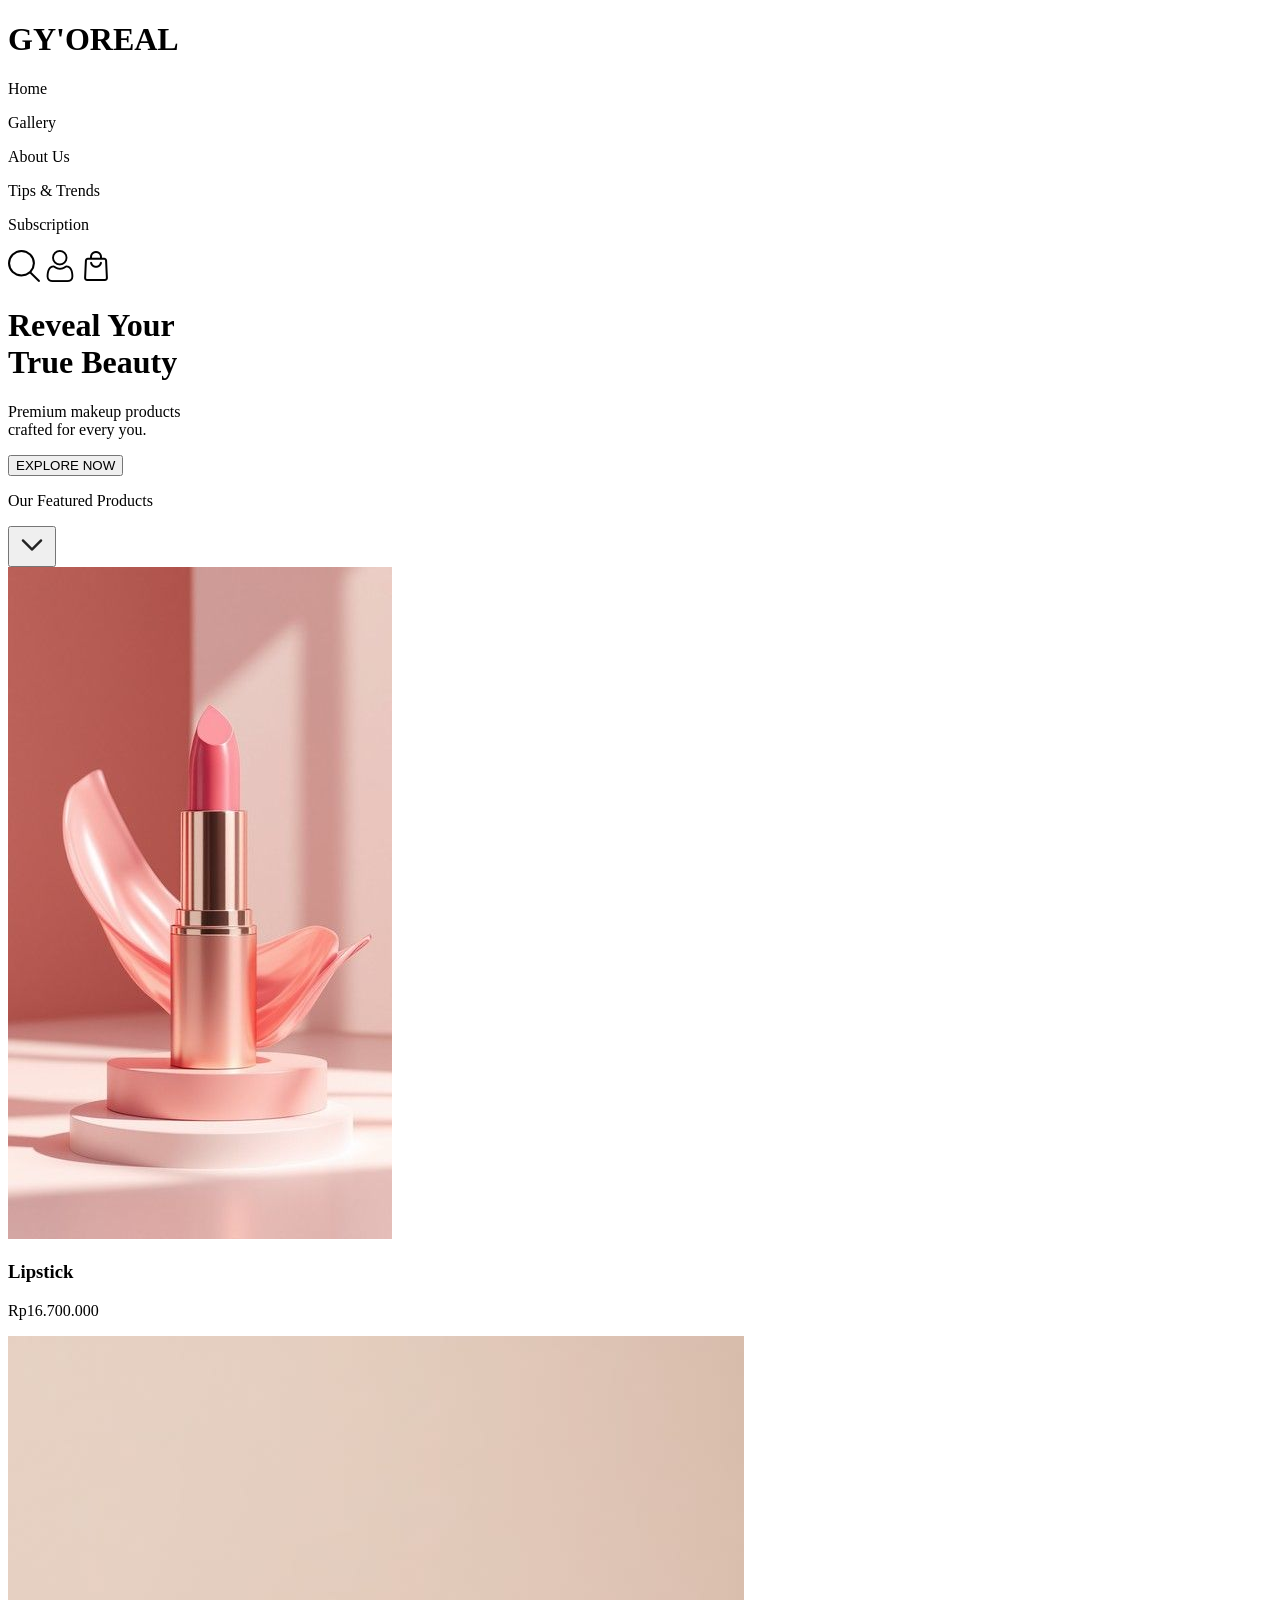
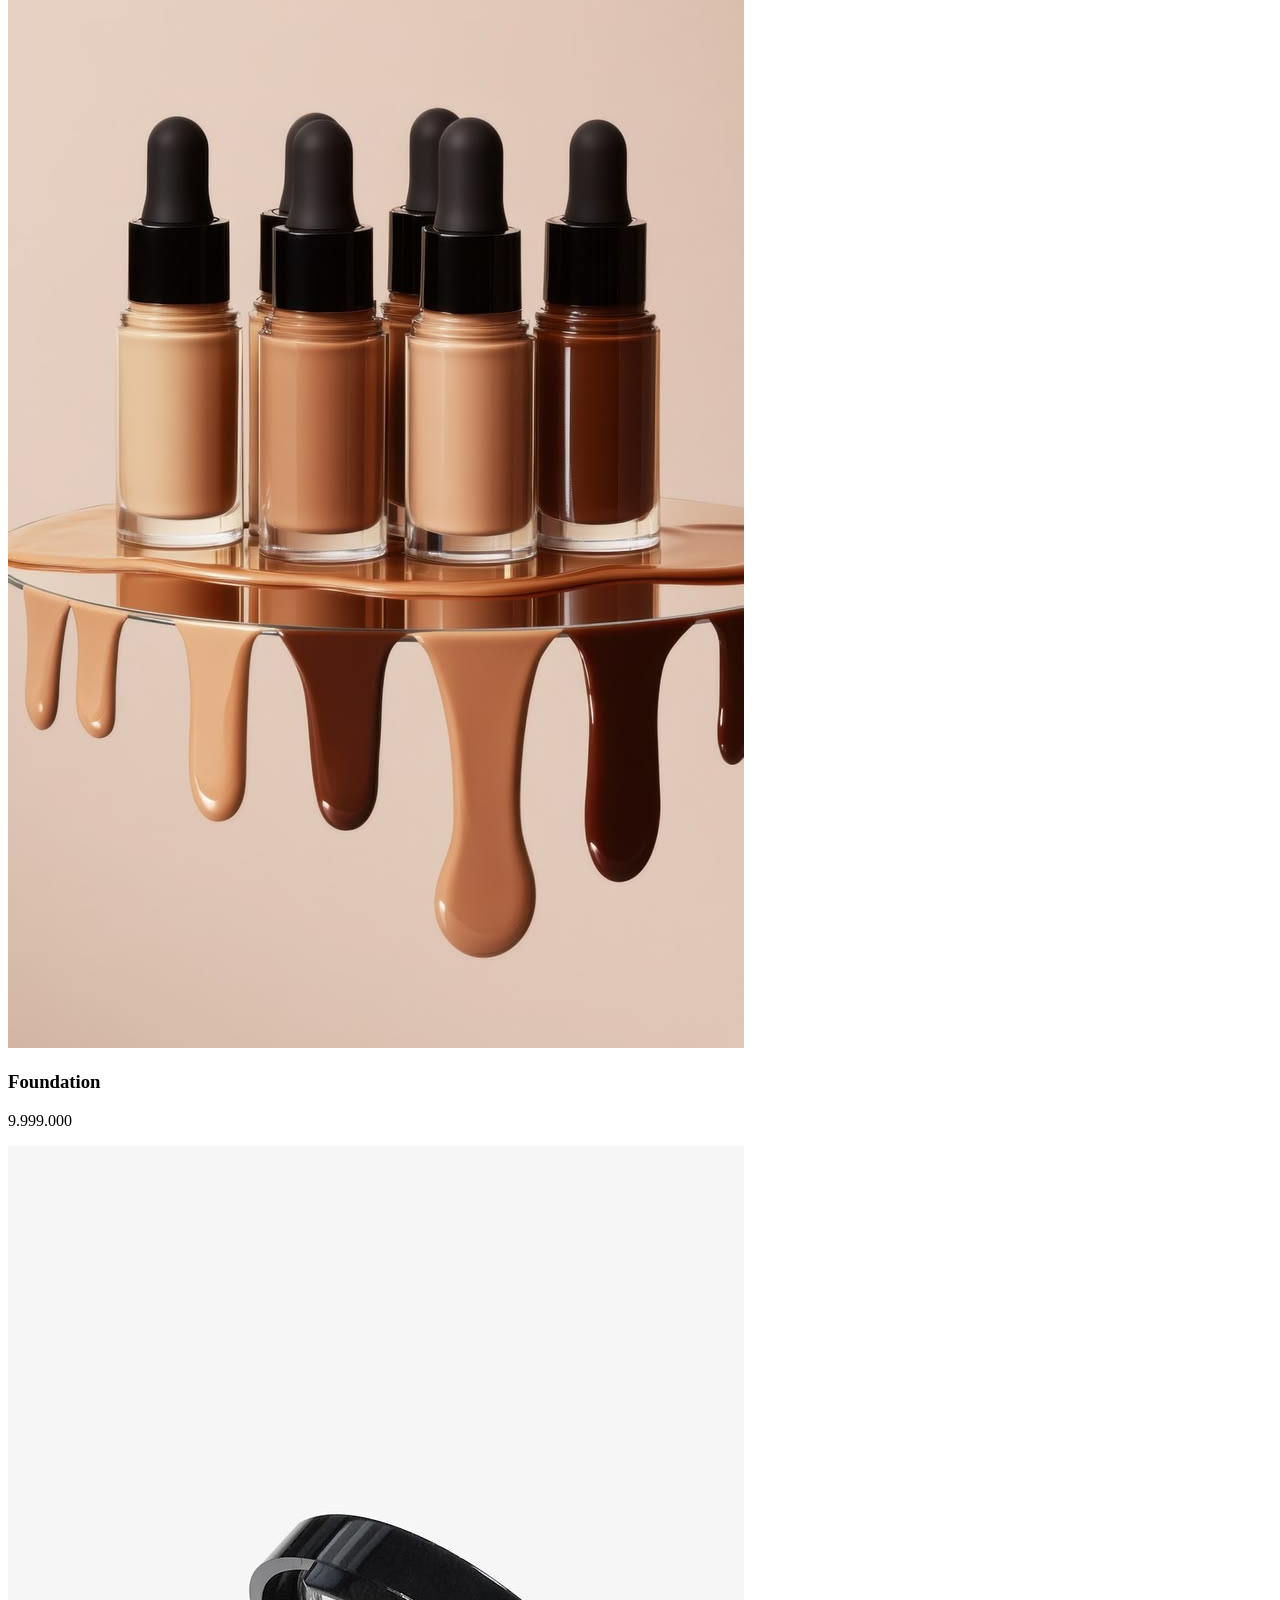
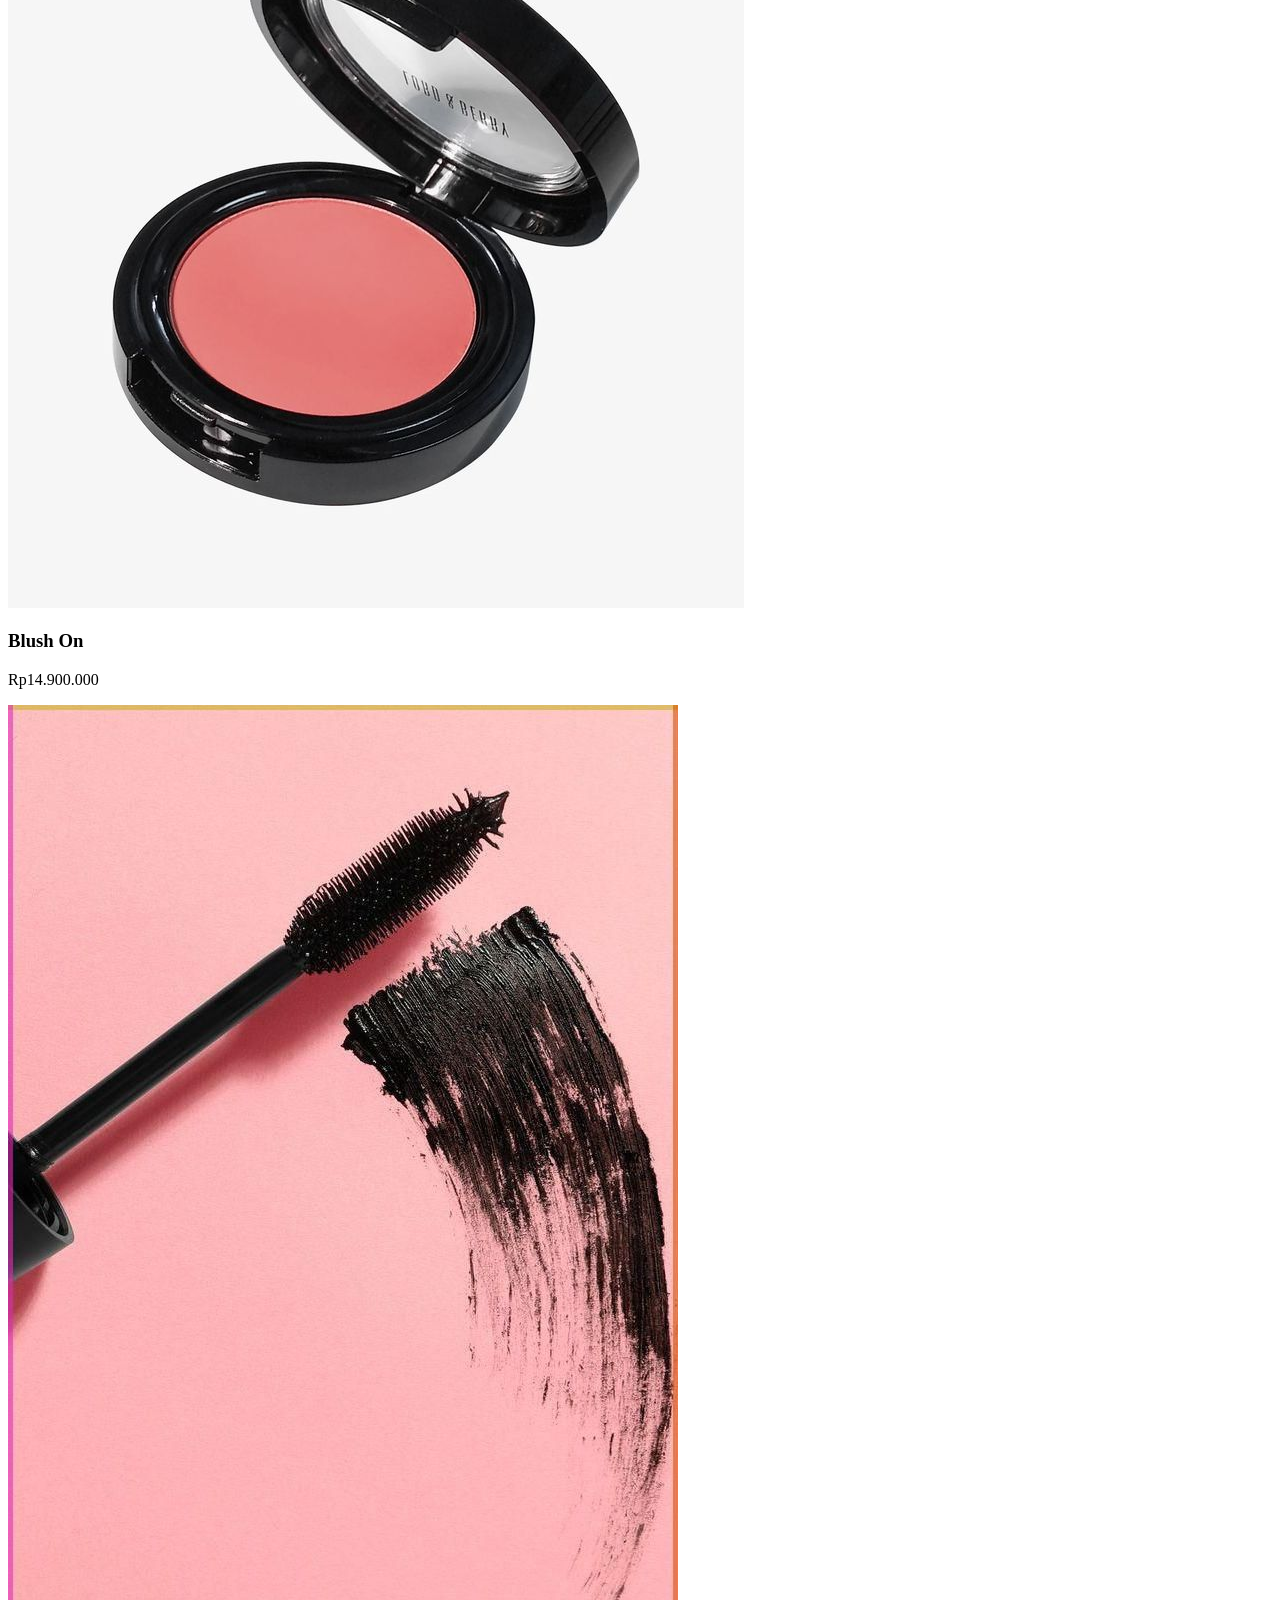
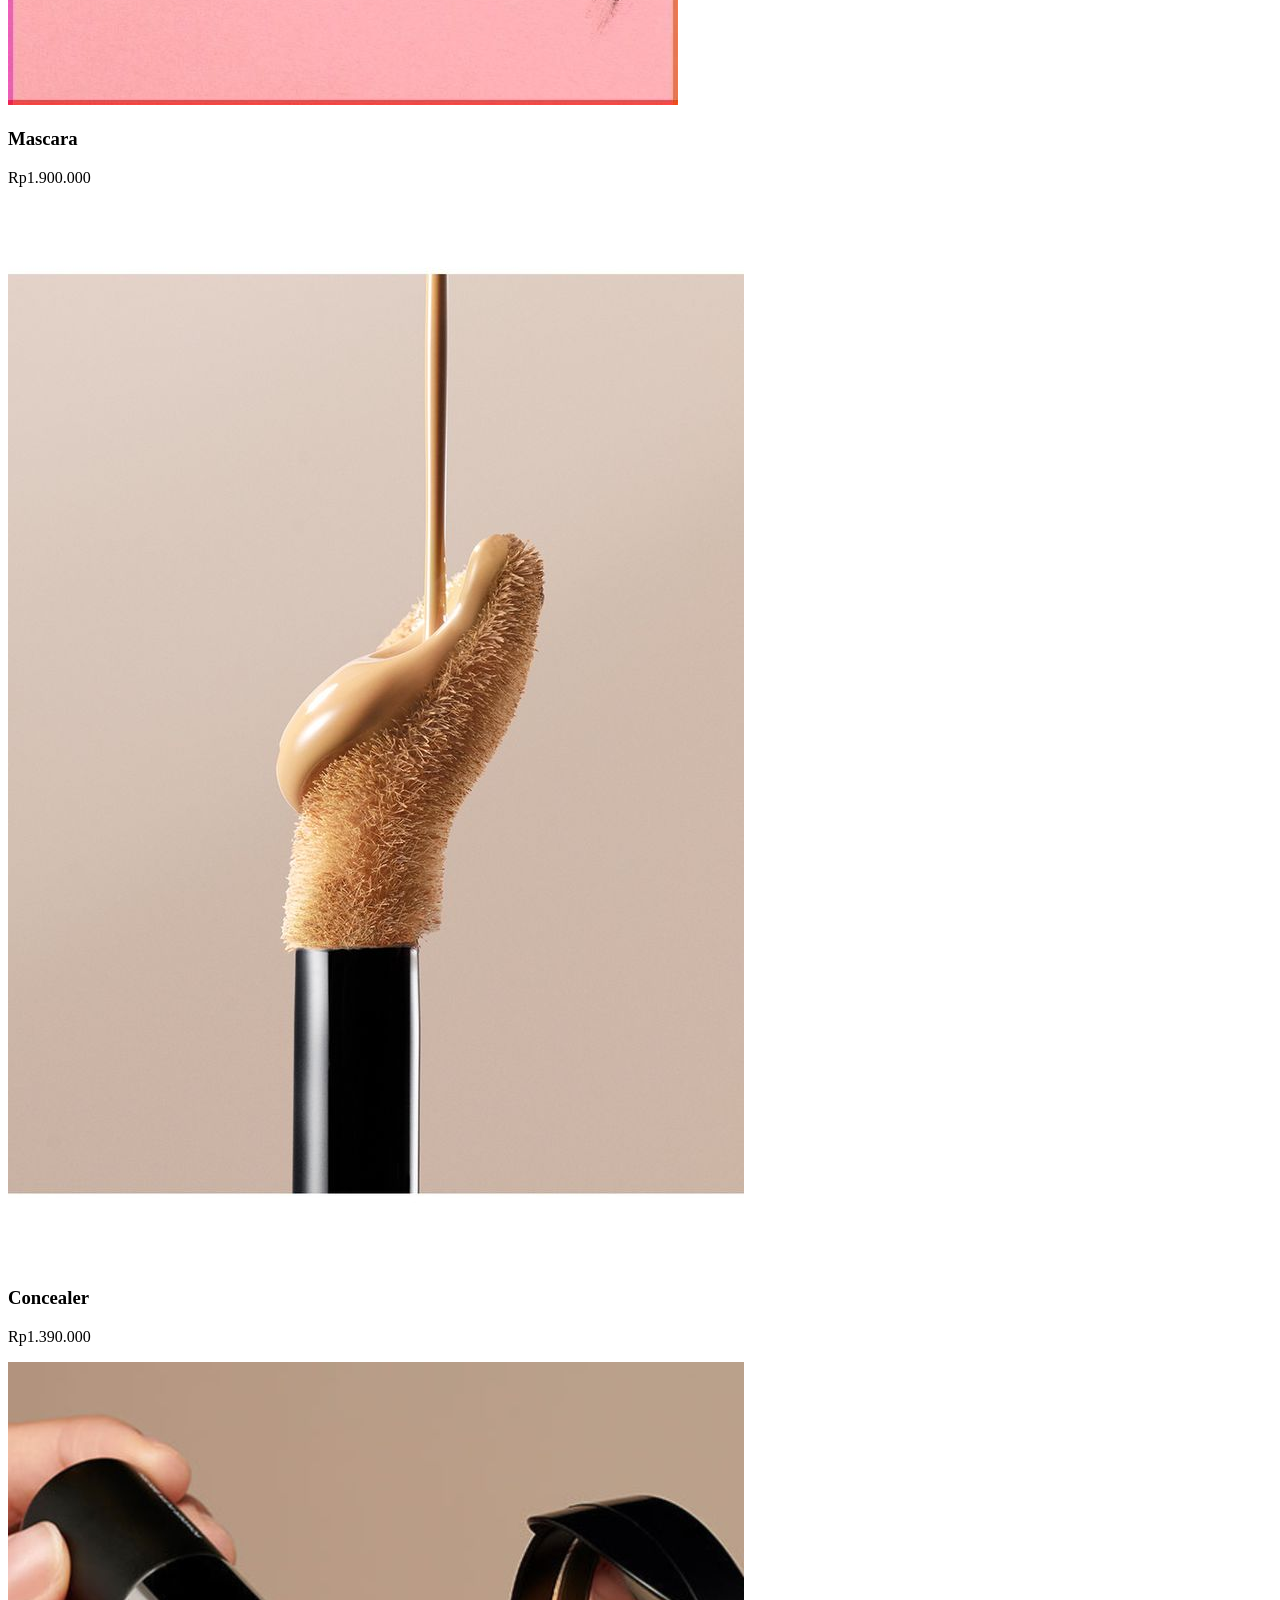
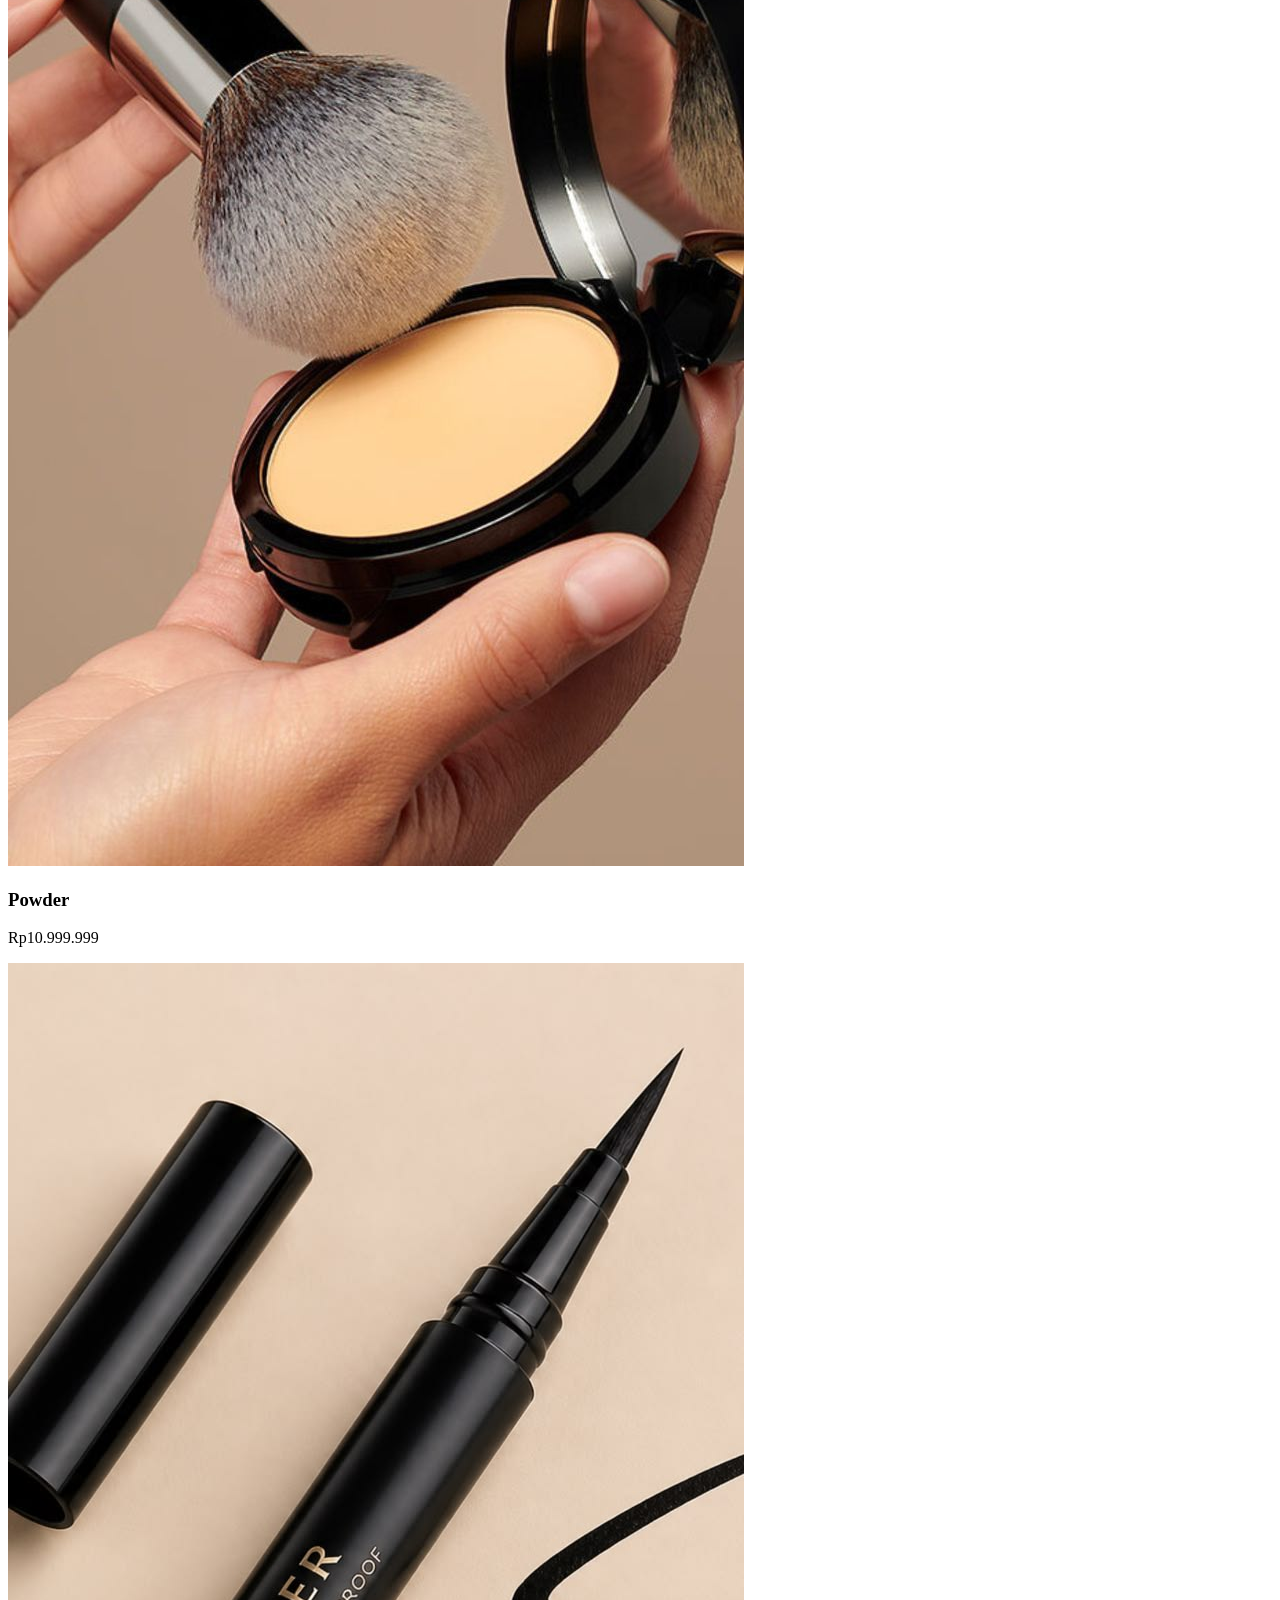
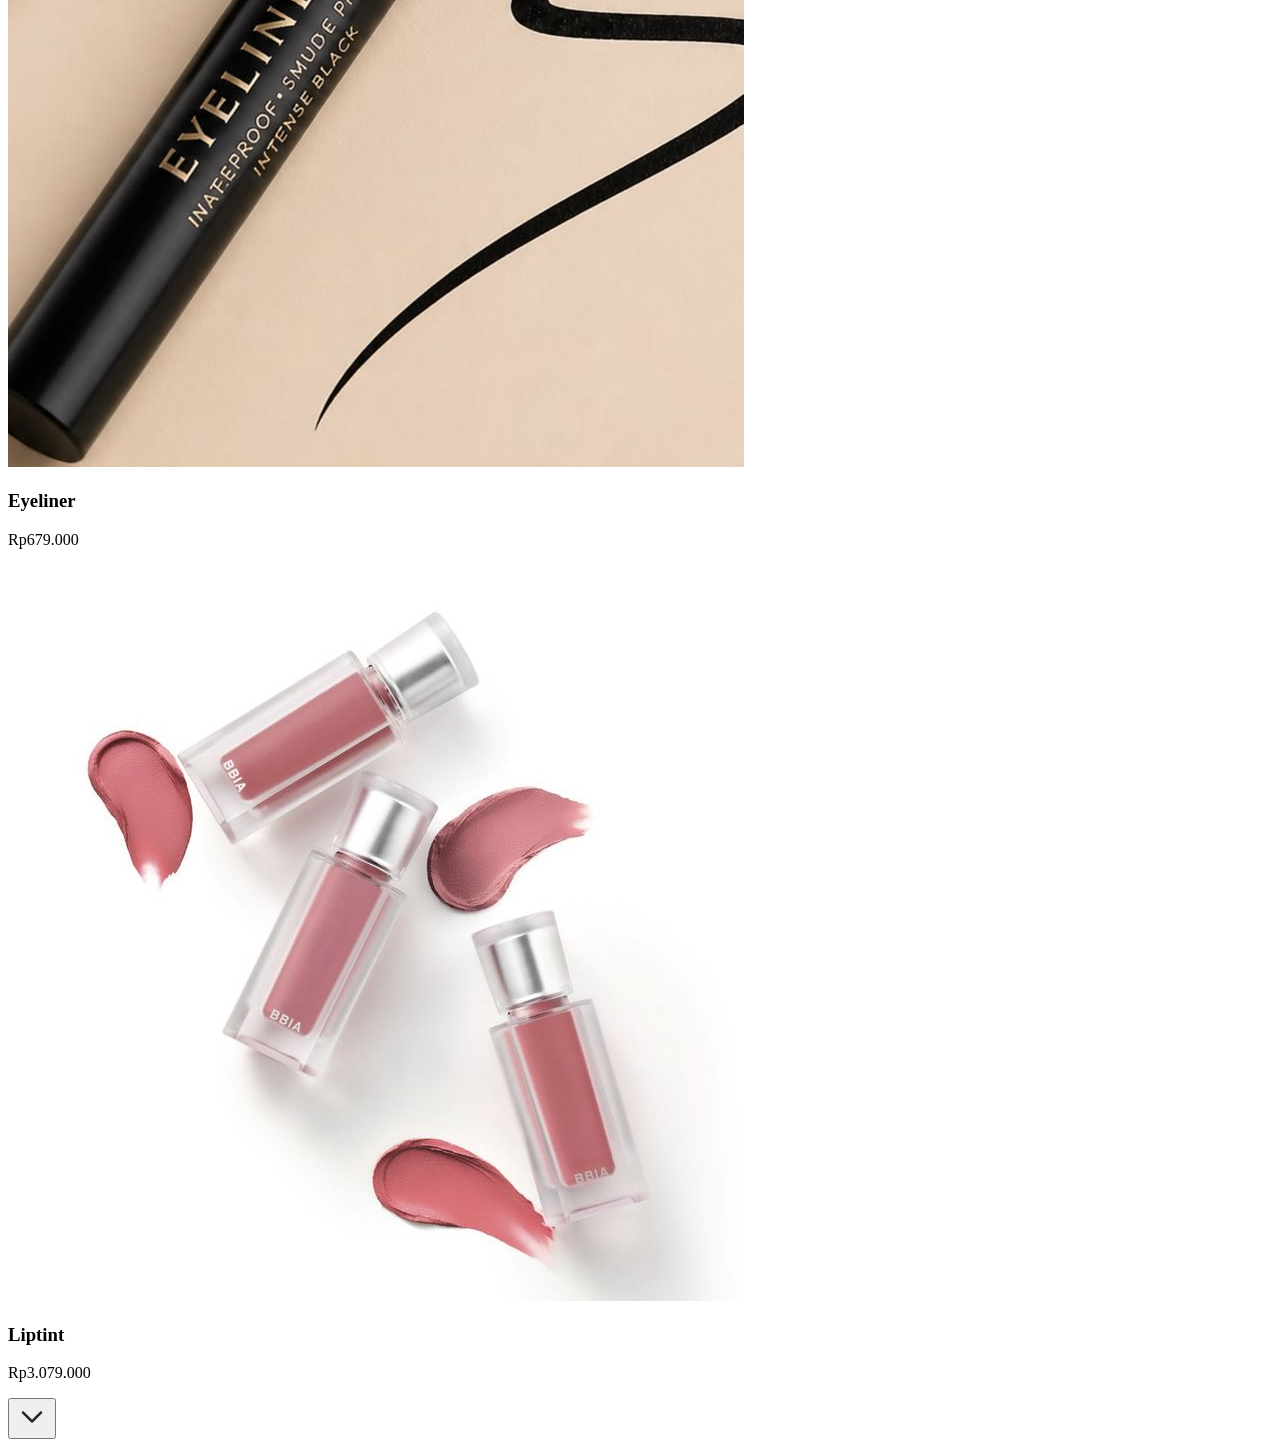
==== Tugas/html/index.html @ a1556c9e "Add files via upload" ====
<!DOCTYPE html>
<html lang="en">
<head>
    <meta charset="UTF-8">
    <meta name="viewport" content="width=device-width, initial-scale=1.0">
    <title>HomePage</title>
</head>
<link rel="stylesheet" href="/css/home.css">
<link rel="stylesheet" href="/css/nav.css">
<body>
    <div class="navbar">
        <h1>GY'OREAL</h1>
        <nav>
            <p>Home</p>
            <p>Gallery</p>
            <p>About Us</p>
            <p>Tips & Trends</p>
            <p>Subscription</p>
        </nav>
        <div class="icon">
            <img src="\asset\search-interface-symbol.png" alt="search">
            <img src="\asset\user.png" alt="user">
            <img src="\asset\bag.png" alt="bag">
        </div>
    </div>
    <div class="background">
        <h1>
            Reveal Your 
            <br>
            True Beauty
        </h1>
        <p>
            Premium makeup products
            <br> 
            crafted for every you.
        </p>
        <button>EXPLORE NOW</button>
    </div>
    <div class="main">
        <p class="title">Our Featured Products</p>
        <div class="marketplace">
            <button class="arrow left" id="prev"><img src="/asset/down.png" alt=""></button>

            <div class="slider-container">
                <div class="slider" id="slider">

                    <div class="item">
                        <img src="/asset/Soft Pink Lipstick Aesthetic _ Custom Lipstick Shade Inspiration.jpg" alt="Product 1">
                        <!-- https://pin.it/75PppcVBN -->
                        <h3>Lipstick</h3>
                        <p>Rp16.700.000</p>
                    </div>

                    <div class="item">
                        <img src="/asset/Foundation.jpg" alt="Product 2">
                        <!-- https://pin.it/3Rk73v5Dn -->
                        <h3>Foundation</h3>
                        <p>9.999.000</p>
                    </div>

                    <div class="item">
                        <img src="/asset/blush.jpg" alt="Product 3">
                        <!-- https://pin.it/AhdvpUE1C -->
                        <h3>Blush On</h3>
                        <p>Rp14.900.000</p>
                    </div>

                    <div class="item">
                        <img src="/asset/mascara.jpg" alt="Product 4">
                        <!-- https://pin.it/6dtUHP5RB -->
                        <h3>Mascara</h3>
                        <p>Rp1.900.000</p>
                    </div>


                    <div class="item">
                        <img src="/asset/concealer.jpg" alt="Product 5">
                        <h3>Concealer</h3>
                        <!-- https://pin.it/4xVJl19hg -->
                        <p>Rp1.390.000</p>
                    </div>

                    <div class="item">
                        <img src="/asset/best setting powder_.jpg" alt="Product 6">
                        <!-- https://pin.it/7kLgDLtzL -->
                        <h3>Powder</h3>
                        <p>Rp10.999.999</p>
                    </div>

                    <div class="item">
                        <img src="/asset/eyeliner.jpg" alt="Product 7">
                        <!-- https://pin.it/22GQCxiYY -->
                        <h3>Eyeliner</h3>
                        <p>Rp679.000</p>
                    </div>

                    <div class="item">
                        <img src="/asset/LIptint.jpg" alt="Product 8">
                        <!-- https://pin.it/3NTXRsYe2 -->
                        <h3>Liptint</h3>
                        <p>Rp3.079.000</p>
                    </div>
                </div>
            </div>

    <button class="arrow right" id="next"><img src="/asset/down.png" alt=""></button>
</div>
    </div>
</body>
<script src="/js/home.js"></script>
</html>
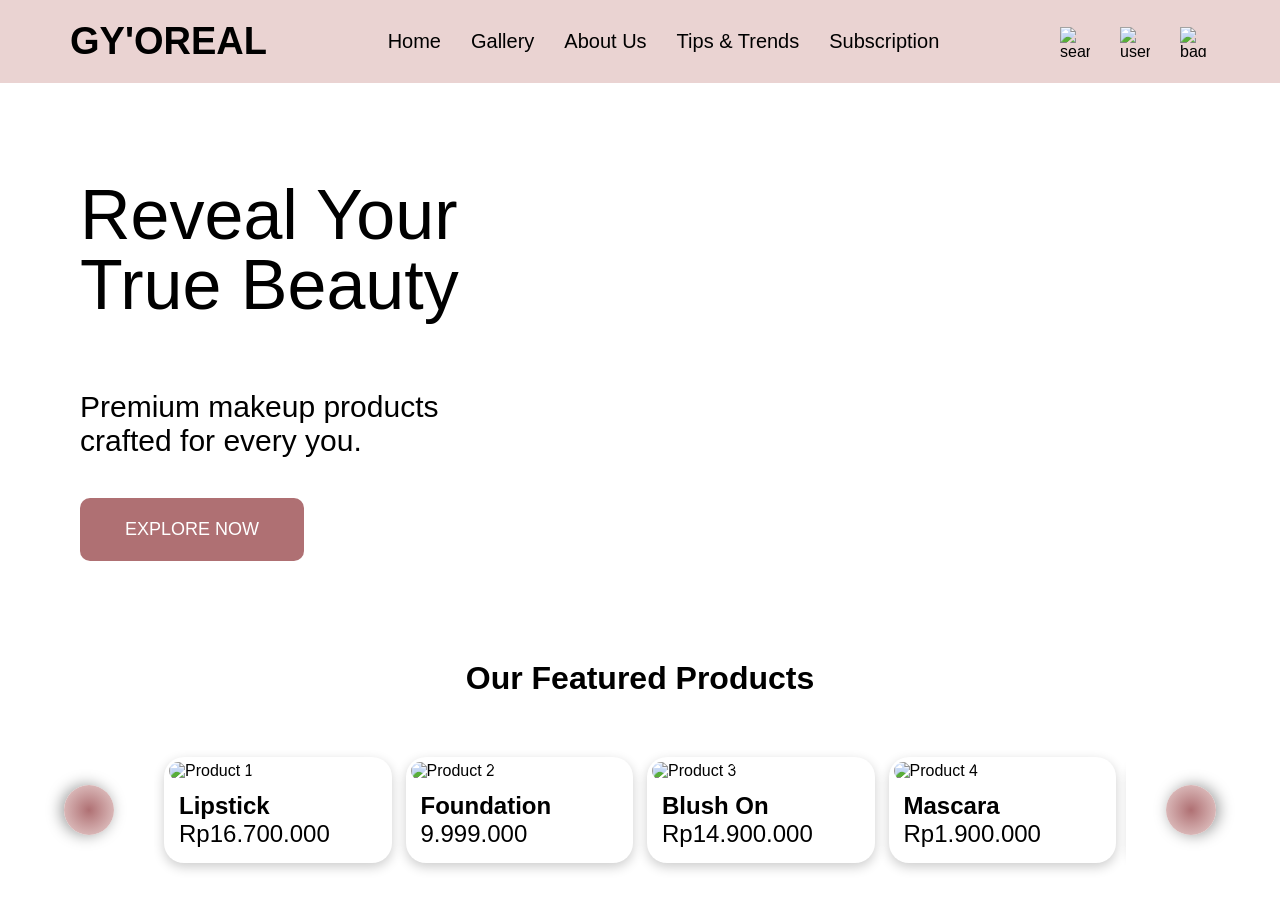
==== commit 1a37b973: "Update index.html" ====
--- a/Tugas/html/index.html
+++ b/Tugas/html/index.html
@@ -5,8 +5,8 @@
     <meta name="viewport" content="width=device-width, initial-scale=1.0">
     <title>HomePage</title>
 </head>
-<link rel="stylesheet" href="/css/home.css">
-<link rel="stylesheet" href="/css/nav.css">
+<link rel="stylesheet" href="../css/home.css">
+<link rel="stylesheet" href="../css/nav.css">
 <body>
     <div class="navbar">
         <h1>GY'OREAL</h1>
@@ -107,5 +107,5 @@
 </div>
     </div>
 </body>
-<script src="/js/home.js"></script>
-</html>+<script src="../js/home.js"></script>
+</html>
--- a/Tugas/css/home.css
+++ b/Tugas/css/home.css
@@ -0,0 +1,266 @@
+.background{
+    position: relative;
+    overflow: hidden;
+    height: 600px;
+    padding: 180px 80px;
+    padding-bottom: 0;
+}
+.background::before{
+    content: "";
+    position: absolute;
+    margin-top: 40px;
+    inset: 0;
+    background-image: url(/asset/background.jpg);
+    background-repeat: no-repeat;
+    background-position: center;
+    background-size: cover;
+    transform: rotate(180deg);
+    transform-origin: center;
+    z-index: -1;
+}
+.background h1{
+    font-size: 70px;
+    font-weight: lighter;
+    line-height: 70px;
+}
+.background p{
+    margin-top: 70px;
+    font-size: 30px;
+    font-weight: lighter;
+}
+.background button{
+    margin-top: 40px;
+    width: 20%;
+    height:15%;
+    border-radius: 10px;
+    background-color: #AF7073;
+    font-size: 18px;
+    color: white;
+    border: 0;
+}
+
+.marketplace{
+    width: 90%;
+    margin: 40px auto ;
+    display: flex;
+    align-items: center;
+    justify-content: center;
+    gap: 40px;
+    overflow: visible;
+}
+
+.slider-container{
+    border-radius: 20px;
+    padding: 20px 10px;
+    width: 100%;
+    overflow: hidden;
+}
+
+.slider{
+    display: flex;
+    gap: 14px;
+    transition: transform 0.5s ease;
+}
+
+.item{
+    flex: 0 0 calc((100% - 42px) / 4);;
+    background: white;
+    border-radius: 20px;
+    padding: 5px;
+    padding-bottom: 15px;
+    text-align: left;
+    box-shadow: 0 4px 12px rgba(0,0,0,0.2);
+    transition: 0.3s;
+}
+
+.item img{
+    width: 100%;
+    height: 250px;
+    object-fit: cover;
+    object-position: center;
+    border-radius: 15px;
+}
+
+.item h3{
+    margin-top: 12px;
+    font-size: 24px;
+    margin-left: 10px;
+}
+
+.item p{
+    font-size: 24px;
+    margin-left: 10px;
+}
+
+.arrow{
+    width: 50px;
+    height: 50px;
+    border: none;
+    border-radius: 50%;
+    cursor: pointer;
+    font-size: 24px;
+    background: radial-gradient( #AF7073, #EAD3D2);
+    box-shadow: 0 3px 15px rgba(0,0,0,0.4);
+    transition: 0.3s;
+    flex-shrink: 0;
+}
+.right{
+    transform: rotate(-90deg);
+}
+.left{
+    transform: rotate(90deg);
+}
+.main{
+    text-align: center;
+    margin-top: 60px;
+}
+
+.main .title{
+    font-size: 32px;
+    font-weight: bold;
+}
+
+
+.background button:hover{
+    transform: scale(1.05);
+    transition: 0.1s;
+    box-shadow: 0 3px 15px #AF7073;
+}
+.left:hover{
+    transform: rotate(90deg) scale(1.1);
+    box-shadow: 0 3px 15px #AF7073;
+}
+.right:hover{
+    transform: rotate(-90deg) scale(1.1);
+    box-shadow: 0 3px 15px #AF7073;
+}
+.item:hover{
+    transform: translateY(-5px) scale(1.05);
+    box-shadow: 0 3px 18px #AF7073;
+    z-index: 9999;
+}
+
+@media screen and (max-width: 1024px){
+    .background{
+        padding: 150px 50px 0;
+        height: 480px;
+    }
+
+    .background h1{
+        font-size: 56px;
+        line-height: 58px;
+    }
+
+    .background p{
+        font-size: 24px;
+        margin-top: 40px;
+    }
+
+    .background button{
+        width: 220px;
+        height: 55px;
+    }
+
+    .item{
+        flex: 0 0 calc((100% - 28px) / 3);
+    }
+}
+
+@media screen and (max-width: 768px){
+    .background{
+        height: 450px;
+        padding: 120px 35px 0;
+    }
+
+    .background h1{
+        font-size: 42px;
+        line-height: 45px;
+    }
+
+    .background p{
+        font-size: 18px;
+        margin-top: 30px;
+    }
+
+    .background button{
+        width: 180px;
+        height: 50px;
+        font-size: 16px;
+    }
+
+    .main .title{
+        font-size: 24px;
+    }
+
+    .marketplace{
+        width: 95%;
+        gap: 10px;
+    }
+
+    .slider-container{
+       padding: 10px 5px;
+    }
+
+    .slider{
+        gap: 10px;
+    }
+
+    .item{
+        flex: 0 0 calc((100% - 10px) / 2);
+        min-width: calc((100% - 10px) / 2);
+    }
+
+    .item img{
+        height: 180px;
+    }
+
+    .item h3{
+        font-size: 16px;
+        margin-left: 6px;
+        margin-top: 8px;
+    }
+
+    .item p{
+        font-size: 14px;
+        margin-left: 6px;
+    }
+
+    .arrow{
+        width: 40px;
+        height: 40px;
+        font-size: 18px;
+    }
+}
+
+@media screen and (max-width: 480px){
+    .background{
+        padding: 100px 20px 0;
+    }
+
+    .background h1{
+        font-size: 32px;
+    }
+
+    .background p{
+        font-size: 16px;
+    }
+
+    .background button{
+        width: 160px;
+        height: 45px;
+    }
+
+    .item{
+        flex: 0 0 100%;
+    }
+
+    .item img{
+        height: 220px;
+    }
+
+    .arrow{
+        width: 35px;
+        height: 35px;
+        font-size: 16px;
+    }
+}
--- a/Tugas/css/nav.css
+++ b/Tugas/css/nav.css
@@ -0,0 +1,78 @@
+*{
+    margin: 0;
+    padding: 0;
+    box-sizing: border-box;
+    font-family: sans-serif;
+}
+
+.navbar{
+    position: fixed;
+    display: flex;
+    gap: 30px;
+    padding: 20px 70px;
+    background-color: #EAD3D2;
+    width: 100%;
+    z-index: 100;
+}
+nav{
+    display: flex;
+    justify-content: center;
+    align-items: center;
+    gap: 30px;
+    width: 100%;
+    font-size: 20px;
+}
+.navbar h1{
+    font-size: 38px;
+}
+.navbar .icon{
+    display: flex;
+    gap: 30px;
+    align-items: center;
+}
+.navbar .icon img{
+    width: 30px;
+    height: 30px;
+}
+nav p:hover{
+    text-shadow: 0 0 5px  #AF7073;
+    text-shadow: 0 0 10px  #AF7073;
+    text-shadow: 0 0 20px  #f02128;
+    transition: all 0.1s;
+}
+@media screen and (max-width: 1024px){
+    .navbar{
+        padding: 20px 40px;
+    }
+
+    nav{
+        gap: 20px;
+        font-size: 16px;
+    }
+}
+
+@media screen and (max-width: 768px){
+    .navbar{
+        padding: 15px 20px;
+        gap: 15px;
+    }
+
+    .navbar h1{
+        font-size: 24px;
+    }
+
+    nav{
+        display: none;
+    }
+
+    .navbar .icon{
+        margin-left: auto;
+        gap: 15px;
+    }
+
+    .navbar .icon img{
+        width: 24px;
+        height: 24px;
+    }
+}
+
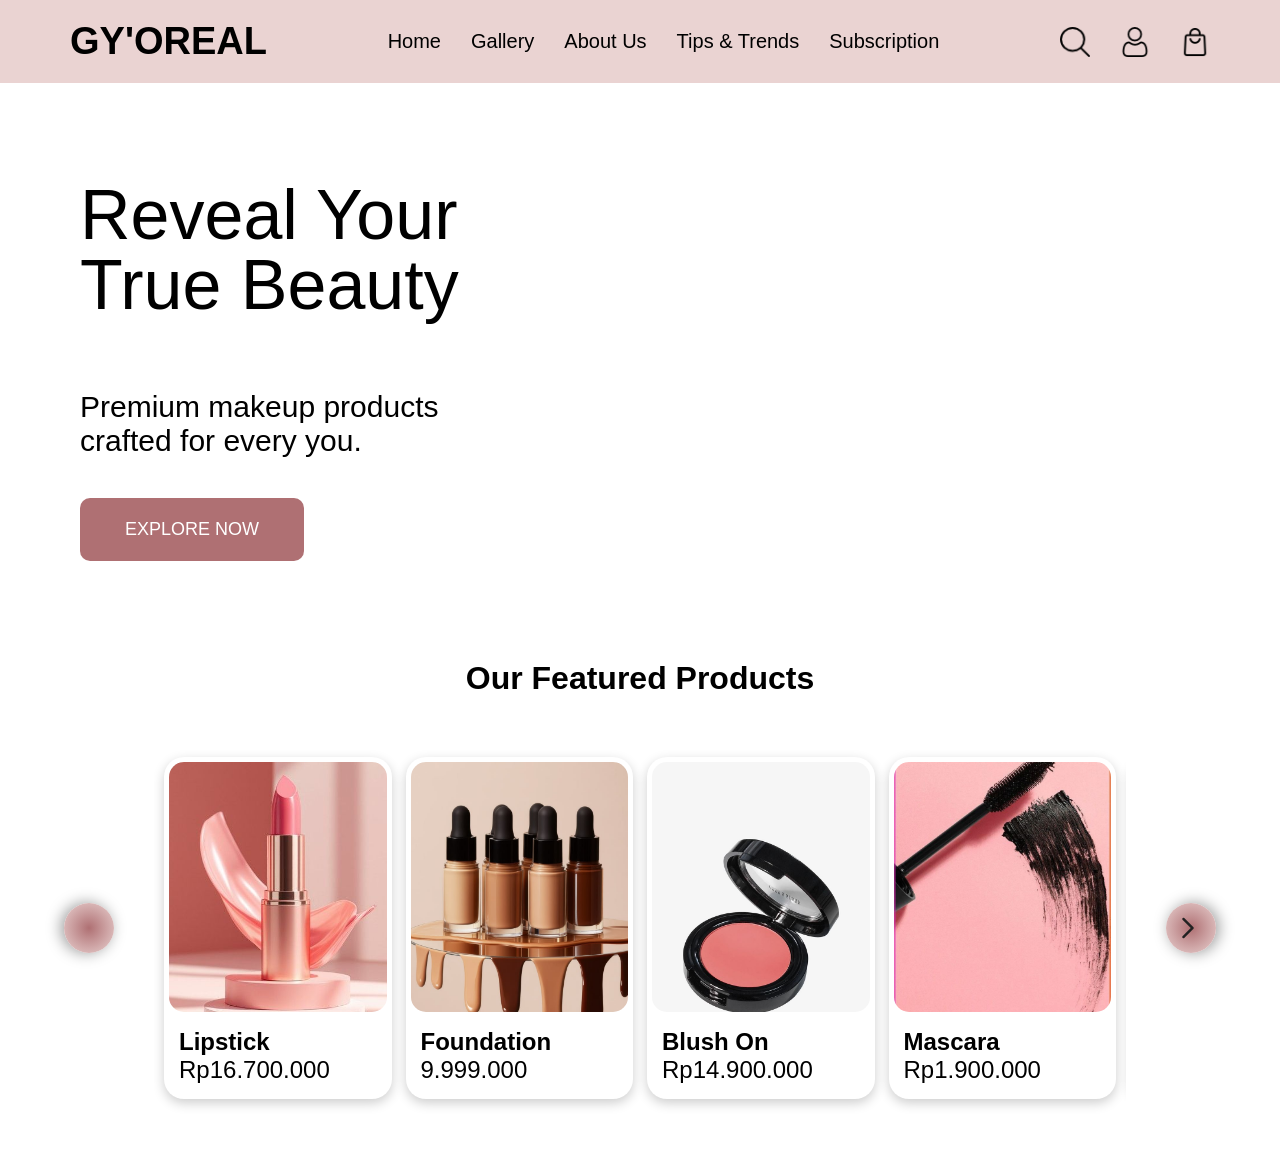
==== commit 011d0bb5: "Update index.html" ====
--- a/Tugas/html/index.html
+++ b/Tugas/html/index.html
@@ -18,9 +18,9 @@
             <p>Subscription</p>
         </nav>
         <div class="icon">
-            <img src="\asset\search-interface-symbol.png" alt="search">
-            <img src="\asset\user.png" alt="user">
-            <img src="\asset\bag.png" alt="bag">
+            <img src="..\asset\search-interface-symbol.png" alt="search">
+            <img src="..\asset\user.png" alt="user">
+            <img src="..\asset\bag.png" alt="bag">
         </div>
     </div>
     <div class="background">
@@ -45,28 +45,28 @@
                 <div class="slider" id="slider">
 
                     <div class="item">
-                        <img src="/asset/Soft Pink Lipstick Aesthetic _ Custom Lipstick Shade Inspiration.jpg" alt="Product 1">
+                        <img src="../asset/Soft Pink Lipstick Aesthetic _ Custom Lipstick Shade Inspiration.jpg" alt="Product 1">
                         <!-- https://pin.it/75PppcVBN -->
                         <h3>Lipstick</h3>
                         <p>Rp16.700.000</p>
                     </div>
 
                     <div class="item">
-                        <img src="/asset/Foundation.jpg" alt="Product 2">
+                        <img src="../asset/Foundation.jpg" alt="Product 2">
                         <!-- https://pin.it/3Rk73v5Dn -->
                         <h3>Foundation</h3>
                         <p>9.999.000</p>
                     </div>
 
                     <div class="item">
-                        <img src="/asset/blush.jpg" alt="Product 3">
+                        <img src="../asset/blush.jpg" alt="Product 3">
                         <!-- https://pin.it/AhdvpUE1C -->
                         <h3>Blush On</h3>
                         <p>Rp14.900.000</p>
                     </div>
 
                     <div class="item">
-                        <img src="/asset/mascara.jpg" alt="Product 4">
+                        <img src="../asset/mascara.jpg" alt="Product 4">
                         <!-- https://pin.it/6dtUHP5RB -->
                         <h3>Mascara</h3>
                         <p>Rp1.900.000</p>
@@ -74,28 +74,28 @@
 
 
                     <div class="item">
-                        <img src="/asset/concealer.jpg" alt="Product 5">
+                        <img src="../asset/concealer.jpg" alt="Product 5">
                         <h3>Concealer</h3>
                         <!-- https://pin.it/4xVJl19hg -->
                         <p>Rp1.390.000</p>
                     </div>
 
                     <div class="item">
-                        <img src="/asset/best setting powder_.jpg" alt="Product 6">
+                        <img src="../asset/best setting powder_.jpg" alt="Product 6">
                         <!-- https://pin.it/7kLgDLtzL -->
                         <h3>Powder</h3>
                         <p>Rp10.999.999</p>
                     </div>
 
                     <div class="item">
-                        <img src="/asset/eyeliner.jpg" alt="Product 7">
+                        <img src="../asset/eyeliner.jpg" alt="Product 7">
                         <!-- https://pin.it/22GQCxiYY -->
                         <h3>Eyeliner</h3>
                         <p>Rp679.000</p>
                     </div>
 
                     <div class="item">
-                        <img src="/asset/LIptint.jpg" alt="Product 8">
+                        <img src="../asset/LIptint.jpg" alt="Product 8">
                         <!-- https://pin.it/3NTXRsYe2 -->
                         <h3>Liptint</h3>
                         <p>Rp3.079.000</p>
@@ -103,7 +103,7 @@
                 </div>
             </div>
 
-    <button class="arrow right" id="next"><img src="/asset/down.png" alt=""></button>
+    <button class="arrow right" id="next"><img src="../asset/down.png" alt=""></button>
 </div>
     </div>
 </body>
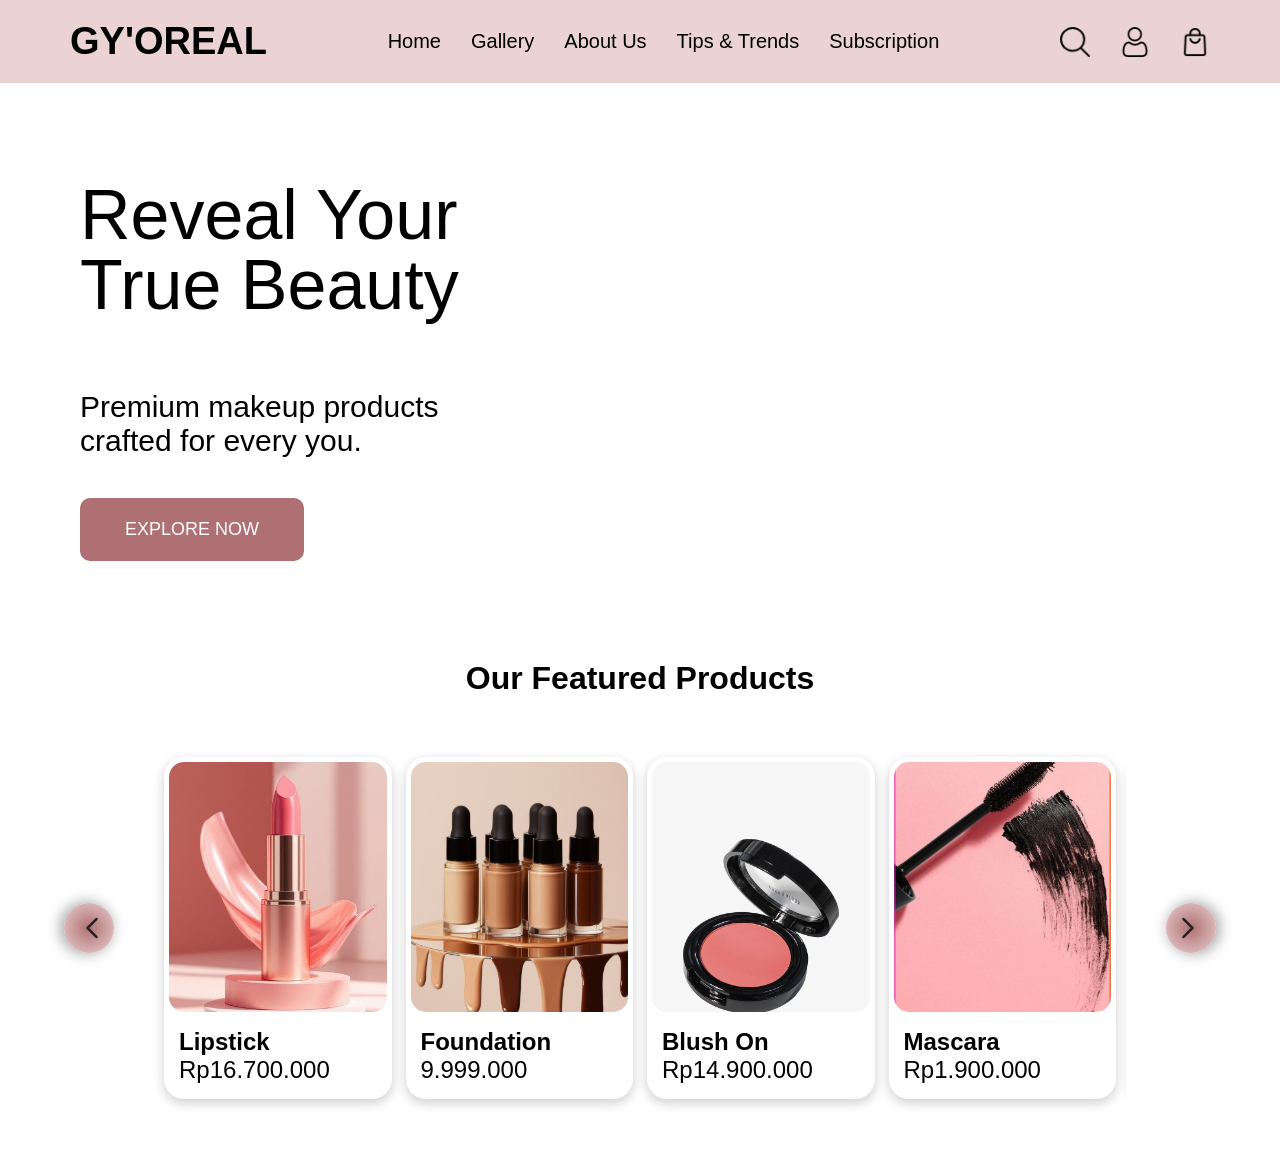
==== commit 91cc7dc0: "Update index.html" ====
--- a/Tugas/html/index.html
+++ b/Tugas/html/index.html
@@ -39,7 +39,7 @@
     <div class="main">
         <p class="title">Our Featured Products</p>
         <div class="marketplace">
-            <button class="arrow left" id="prev"><img src="/asset/down.png" alt=""></button>
+            <button class="arrow left" id="prev"><img src="../asset/down.png" alt=""></button>
 
             <div class="slider-container">
                 <div class="slider" id="slider">
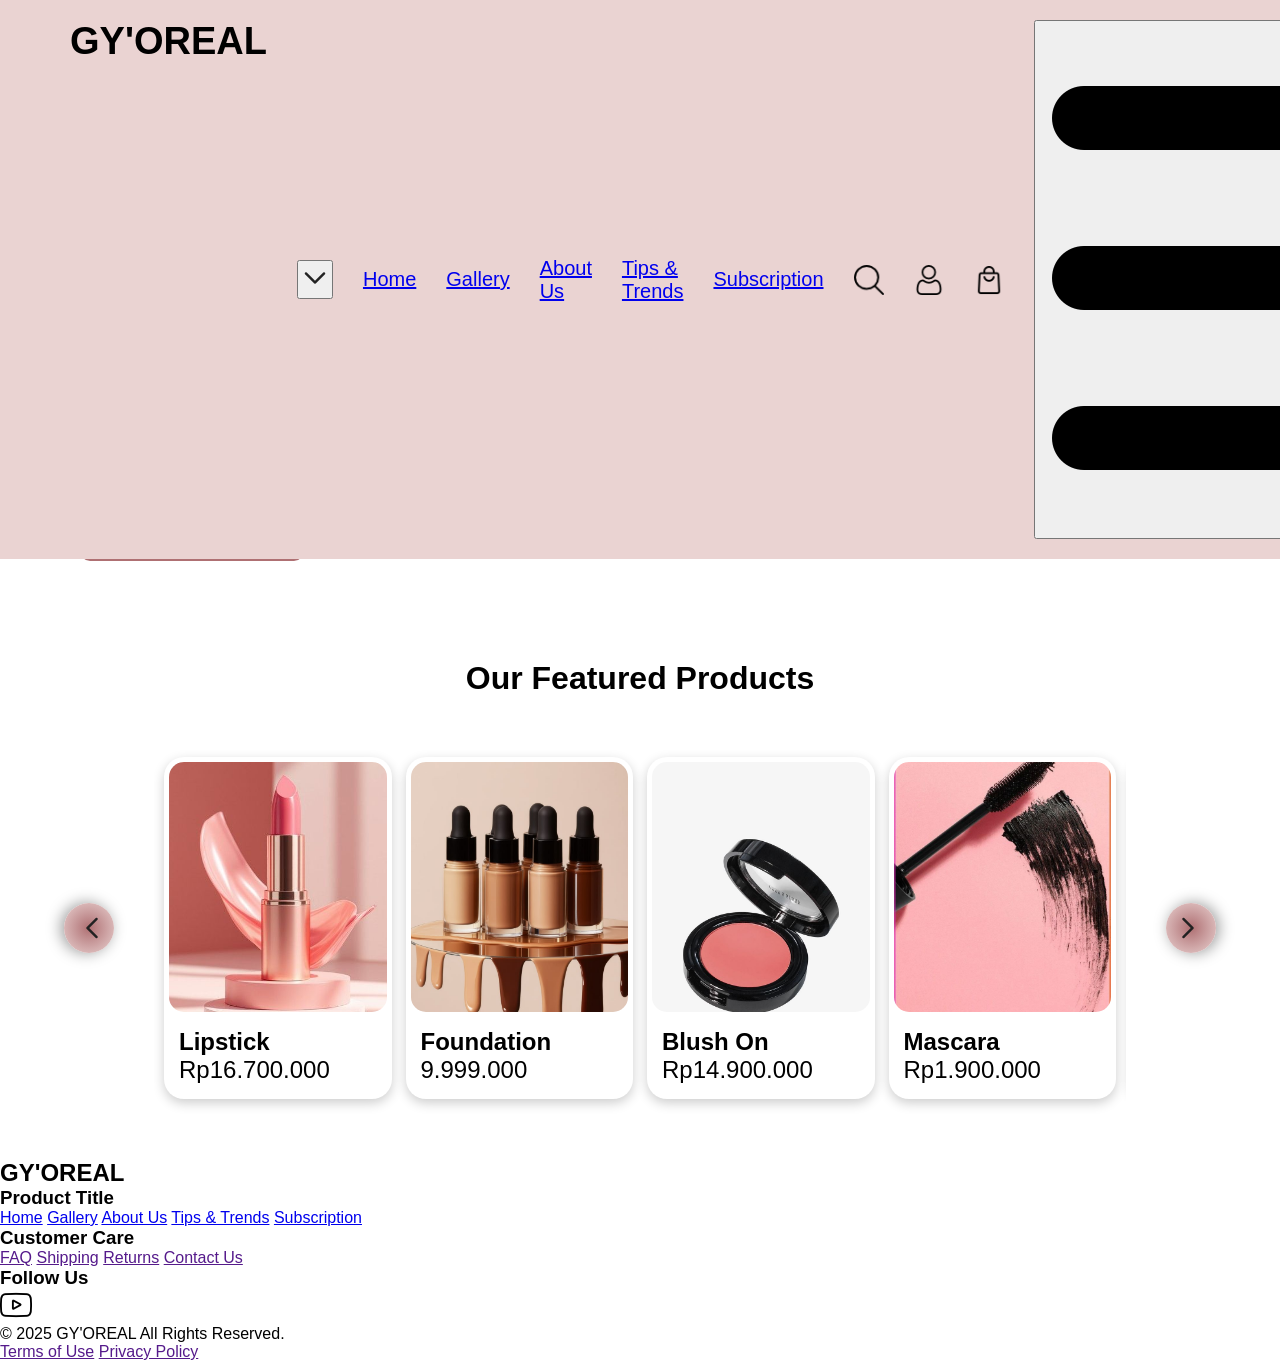
==== commit 370f88b7: "Update index.html" ====
--- a/Tugas/html/index.html
+++ b/Tugas/html/index.html
@@ -7,21 +7,30 @@
 </head>
 <link rel="stylesheet" href="../css/home.css">
 <link rel="stylesheet" href="../css/nav.css">
+<link rel="stylesheet" href="../css/ftr.css">
 <body>
     <div class="navbar">
         <h1>GY'OREAL</h1>
+        
         <nav>
-            <p>Home</p>
-            <p>Gallery</p>
-            <p>About Us</p>
-            <p>Tips & Trends</p>
-            <p>Subscription</p>
+            <button class="close-nav" id="closeNav">
+                <img src="../asset/down.png" alt="">
+            </button>
+
+            <a href="index.html">Home</a>
+            <a href="gallery.html">Gallery</a>
+            <a href="aboutUs.html">About Us</a>
+            <a href="tipsnTrends.html">Tips & Trends</a>
+            <a href="subscription.html">Subscription</a>
         </nav>
+        
         <div class="icon">
             <img src="..\asset\search-interface-symbol.png" alt="search">
             <img src="..\asset\user.png" alt="user">
             <img src="..\asset\bag.png" alt="bag">
         </div>
+        <button class="hamburger" id="hamburger"><img src="..\asset\more.png" id="hamburgerIcon"alt="https://www.flaticon.com/free-icons/hamburger"></button>
+        
     </div>
     <div class="background">
         <h1>
@@ -103,9 +112,57 @@
                 </div>
             </div>
 
-    <button class="arrow right" id="next"><img src="../asset/down.png" alt=""></button>
-</div>
+            <button class="arrow right" id="next"><img src="../asset/down.png" alt=""></button>
+        </div>
     </div>
+    <footer class="ftr">
+
+    <div class="atas">
+
+        <div class="logoGy">
+            <h2>GY'OREAL</h2>
+        </div>
+
+        <div class="col1">
+            <h3>Product Title</h3>
+            <a href="index.html">Home</a>
+            <a href="gallery.html">Gallery</a>
+            <a href="aboutUs.html">About Us</a>
+            <a href="tipsnTrends.html">Tips & Trends</a>
+            <a href="subscription.html">Subscription</a>
+        </div>
+
+        <div class="col2">
+            <h3>Customer Care</h3>
+            <a href="">FAQ</a>
+            <a href="">Shipping</a>
+            <a href="">Returns</a>
+            <a href="">Contact Us</a>
+        </div>
+
+        <div class="sosmed">
+            <h3>Follow Us</h3>
+
+            <div class="icons">
+                <a href="#"><img src="../asset/youtube.png" alt=""></a>
+                <a href="#"><img src="" alt=""></a>
+                <a href="#"><img src="" alt=""></a>
+                <a href="#"><img src="" alt=""></a>
+            </div>
+        </div>
+
+    </div>
+
+    <div class="bawah">
+        <p>© 2025 GY'OREAL All Rights Reserved.</p>
+
+        <div class="term">
+            <a href="">Terms of Use</a>
+            <a href="">Privacy Policy</a>
+        </div>
+    </div>
+
+</footer>
 </body>
 <script src="../js/home.js"></script>
 </html>
--- a/Tugas/css/home.css
+++ b/Tugas/css/home.css
@@ -10,7 +10,7 @@
     position: absolute;
     margin-top: 40px;
     inset: 0;
-    background-image: url(/asset/background.jpg);
+    background-image: url(../asset/background.jpg);
     background-repeat: no-repeat;
     background-position: center;
     background-size: cover;
@@ -235,10 +235,12 @@
 @media screen and (max-width: 480px){
     .background{
         padding: 100px 20px 0;
+        height: 330px;
     }
 
     .background h1{
         font-size: 32px;
+        line-height: 32px;
     }
 
     .background p{
@@ -246,10 +248,13 @@
     }
 
     .background button{
+        margin-top: 15px;
         width: 160px;
         height: 45px;
     }
-
+    .marketplace{
+        margin: 10px auto;
+    }
     .item{
         flex: 0 0 100%;
     }
@@ -263,4 +268,9 @@
         height: 35px;
         font-size: 16px;
     }
-}+    .main{
+        text-align: center;
+        margin-top: 30px;
+    }
+
+}
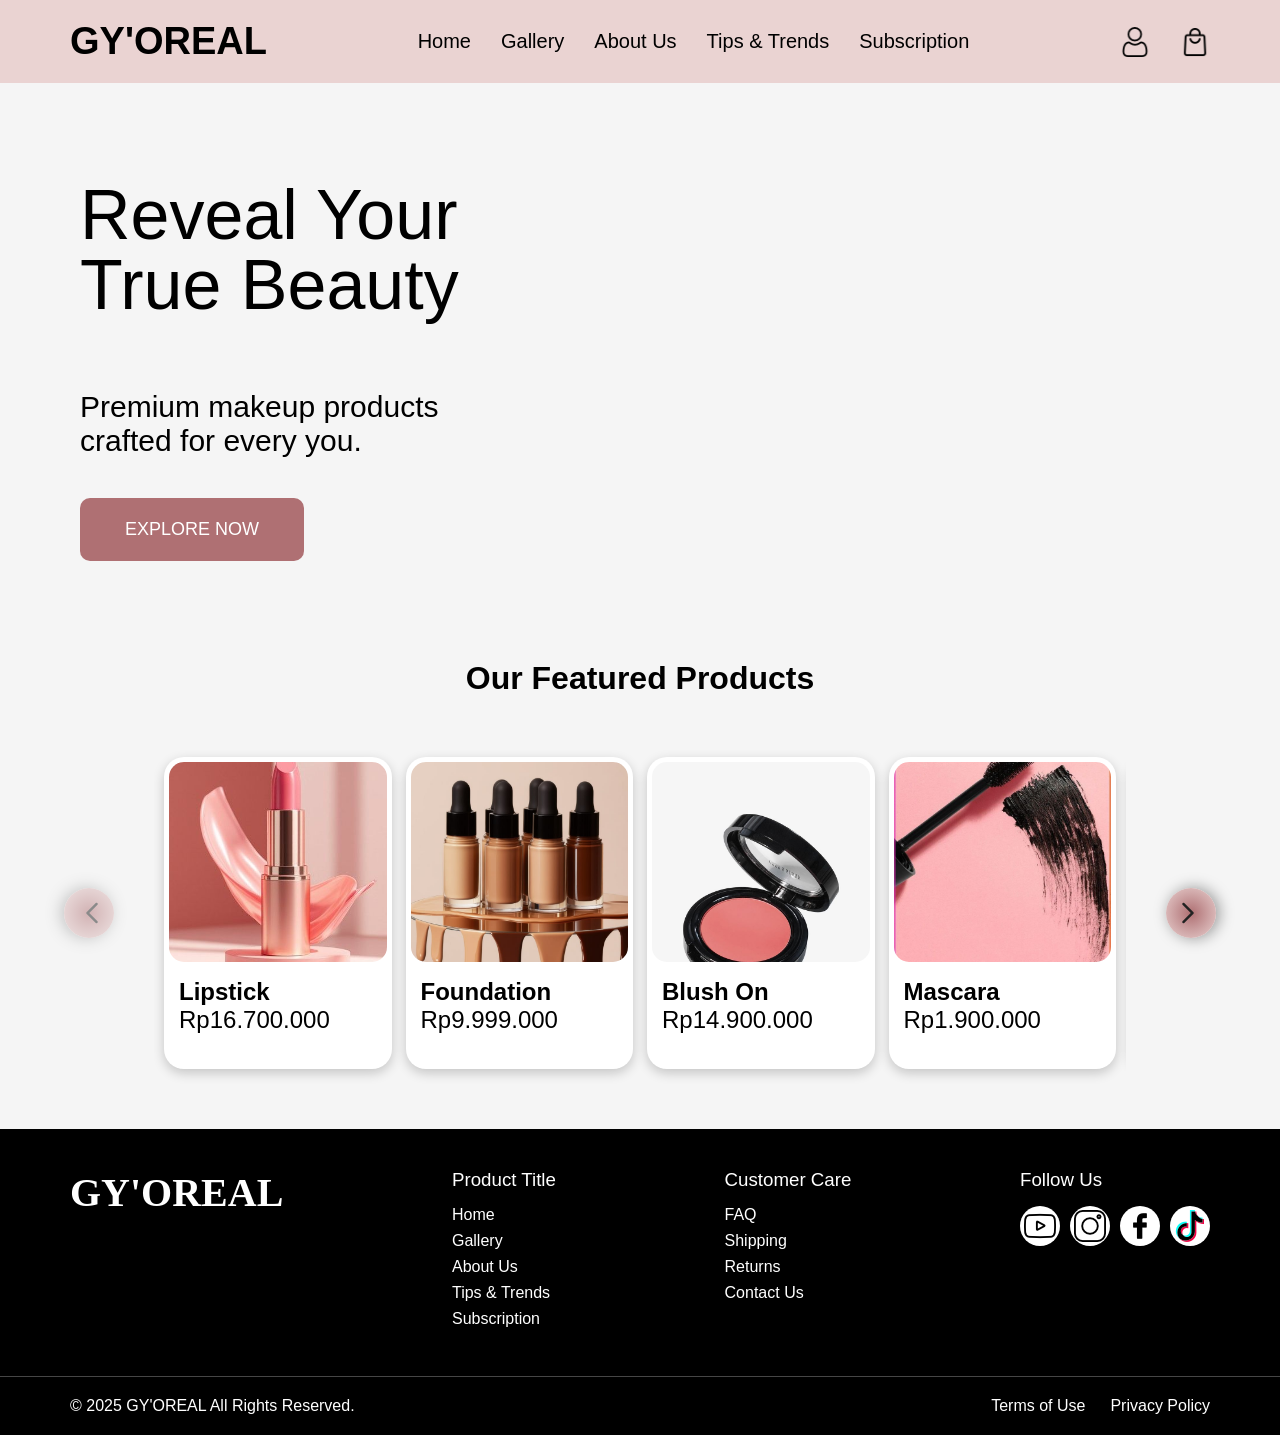
==== commit caf8ddde: "Add files via upload" ====
--- a/Tugas/html/index.html
+++ b/Tugas/html/index.html
@@ -25,7 +25,6 @@
         </nav>
         
         <div class="icon">
-            <img src="..\asset\search-interface-symbol.png" alt="search">
             <img src="..\asset\user.png" alt="user">
             <img src="..\asset\bag.png" alt="bag">
         </div>
@@ -43,7 +42,7 @@
             <br> 
             crafted for every you.
         </p>
-        <button>EXPLORE NOW</button>
+        <a href="gallery.html"><button>EXPLORE NOW</button></a>
     </div>
     <div class="main">
         <p class="title">Our Featured Products</p>
@@ -64,7 +63,7 @@
                         <img src="../asset/Foundation.jpg" alt="Product 2">
                         <!-- https://pin.it/3Rk73v5Dn -->
                         <h3>Foundation</h3>
-                        <p>9.999.000</p>
+                        <p>Rp9.999.000</p>
                     </div>
 
                     <div class="item">
@@ -144,10 +143,10 @@
             <h3>Follow Us</h3>
 
             <div class="icons">
-                <a href="#"><img src="../asset/youtube.png" alt=""></a>
-                <a href="#"><img src="" alt=""></a>
-                <a href="#"><img src="" alt=""></a>
-                <a href="#"><img src="" alt=""></a>
+                <a href="#"><img src="../asset/youtube.png" alt="Youtube"></a>
+                <a href="#"><img src="../asset/instagram.png" alt="Instagram"></a>
+                <a href="#"><img src="../asset/facebook.png" alt="facebook"></a>
+                <a href="#"><img src="../asset/tik-tok.png" alt="tiktok"></a>
             </div>
         </div>
 
@@ -165,4 +164,4 @@
 </footer>
 </body>
 <script src="../js/home.js"></script>
-</html>
+</html>
--- a/Tugas/css/home.css
+++ b/Tugas/css/home.css
@@ -38,60 +38,53 @@
     color: white;
     border: 0;
 }
-
 .marketplace{
     width: 90%;
-    margin: 40px auto ;
+    margin: 40px auto;
     display: flex;
     align-items: center;
     justify-content: center;
     gap: 40px;
     overflow: visible;
 }
-
 .slider-container{
     border-radius: 20px;
     padding: 20px 10px;
     width: 100%;
     overflow: hidden;
 }
-
 .slider{
     display: flex;
     gap: 14px;
     transition: transform 0.5s ease;
 }
-
 .item{
-    flex: 0 0 calc((100% - 42px) / 4);;
+    flex: 0 0 calc((100% - 42px) / 4);
     background: white;
     border-radius: 20px;
     padding: 5px;
-    padding-bottom: 15px;
+    height: fit-content;
+    padding-bottom: 35px;
     text-align: left;
     box-shadow: 0 4px 12px rgba(0,0,0,0.2);
     transition: 0.3s;
 }
-
 .item img{
     width: 100%;
-    height: 250px;
+    height: 200px;
     object-fit: cover;
     object-position: center;
     border-radius: 15px;
 }
-
 .item h3{
     margin-top: 12px;
     font-size: 24px;
     margin-left: 10px;
 }
-
 .item p{
     font-size: 24px;
     margin-left: 10px;
 }
-
 .arrow{
     width: 50px;
     height: 50px;
@@ -99,7 +92,7 @@
     border-radius: 50%;
     cursor: pointer;
     font-size: 24px;
-    background: radial-gradient( #AF7073, #EAD3D2);
+    background: radial-gradient(#AF7073, #EAD3D2);
     box-shadow: 0 3px 15px rgba(0,0,0,0.4);
     transition: 0.3s;
     flex-shrink: 0;
@@ -114,13 +107,10 @@
     text-align: center;
     margin-top: 60px;
 }
-
 .main .title{
     font-size: 32px;
     font-weight: bold;
 }
-
-
 .background button:hover{
     transform: scale(1.05);
     transition: 0.1s;
@@ -139,138 +129,141 @@
     box-shadow: 0 3px 18px #AF7073;
     z-index: 9999;
 }
-
 @media screen and (max-width: 1024px){
     .background{
-        padding: 150px 50px 0;
-        height: 480px;
-    }
-
+        height: 500px;
+        padding: 140px 50px;
+    }
     .background h1{
-        font-size: 56px;
-        line-height: 58px;
-    }
-
+        font-size: 55px;
+        line-height: 60px;
+    }
     .background p{
         font-size: 24px;
         margin-top: 40px;
     }
-
     .background button{
         width: 220px;
         height: 55px;
-    }
-
+        font-size: 16px;
+    }
+    .marketplace{
+        width: 95%;
+        gap: 20px;
+    }
     .item{
-        flex: 0 0 calc((100% - 28px) / 3);
+        flex: 0 0 calc((100% - 14px) / 2);
+    }
+    .item h3, .item p{
+        font-size: 20px;
+    }
+    .item img{
+        height: 220px;
+    }
+    .main .title{
+        font-size: 28px;
     }
 }
 
 @media screen and (max-width: 768px){
     .background{
         height: 450px;
-        padding: 120px 35px 0;
-    }
-
+        padding: 120px 30px;
+        text-align: center;
+    }
     .background h1{
         font-size: 42px;
-        line-height: 45px;
-    }
-
+        line-height: 48px;
+    }
     .background p{
-        font-size: 18px;
+        font-size: 20px;
+        margin-top: 25px;
+    }
+    .background button{
+        width: 200px;
+        height: 50px;
+        font-size: 15px;
         margin-top: 30px;
     }
-
-    .background button{
-        width: 180px;
-        height: 50px;
-        font-size: 16px;
-    }
-
-    .main .title{
-        font-size: 24px;
-    }
-
     .marketplace{
         width: 95%;
         gap: 10px;
     }
-
     .slider-container{
-       padding: 10px 5px;
-    }
-
-    .slider{
-        gap: 10px;
-    }
-
+        padding: 10px 5px;
+    }
     .item{
-        flex: 0 0 calc((100% - 10px) / 2);
-        min-width: calc((100% - 10px) / 2);
-    }
-
+        flex: 0 0 100%;
+    }
     .item img{
-        height: 180px;
-    }
-
+        height: 260px;
+    }
     .item h3{
-        font-size: 16px;
-        margin-left: 6px;
-        margin-top: 8px;
-    }
-
+        font-size: 22px;
+    }
     .item p{
-        font-size: 14px;
-        margin-left: 6px;
-    }
-
+        font-size: 20px;
+    }
     .arrow{
-        width: 40px;
-        height: 40px;
-        font-size: 18px;
+        width: 42px;
+        height: 42px;
+    }
+    .arrow img{
+        width: 18px;
+    }
+    .main{
+        margin-top: 40px;
+    }
+    .main .title{
+        font-size: 24px;
     }
 }
 
 @media screen and (max-width: 480px){
     .background{
-        padding: 100px 20px 0;
-        height: 330px;
-    }
-
+        height: 400px;
+        padding: 100px 20px;
+    }
     .background h1{
         font-size: 32px;
-        line-height: 32px;
-    }
-
+        line-height: 38px;
+    }
     .background p{
         font-size: 16px;
-    }
-
+        margin-top: 20px;
+    }
     .background button{
-        margin-top: 15px;
-        width: 160px;
+        width: 170px;
         height: 45px;
+        font-size: 13px;
     }
     .marketplace{
-        margin: 10px auto;
+        width: 100%;
+        gap: 5px;
+    }
+    .slider-container{
+        width: 85%;
     }
     .item{
-        flex: 0 0 100%;
-    }
-
+        padding-bottom: 20px;
+    }
     .item img{
         height: 220px;
     }
-
+    .item h3{
+        font-size: 18px;
+    }
+    .item p{
+        font-size: 16px;
+    }
     .arrow{
-        width: 35px;
-        height: 35px;
-        font-size: 16px;
-    }
-    .main{
-        text-align: center;
-        margin-top: 30px;
-    }
-
-}
+        width: 36px;
+        height: 36px;
+    }
+    .arrow img{
+        width: 14px;
+    }
+    .main .title{
+        font-size: 20px;
+    }
+}
--- a/Tugas/css/nav.css
+++ b/Tugas/css/nav.css
@@ -4,7 +4,9 @@
     box-sizing: border-box;
     font-family: sans-serif;
 }
-
+body{
+    background-color: whitesmoke;
+}
 .navbar{
     position: fixed;
     display: flex;
@@ -22,6 +24,10 @@
     width: 100%;
     font-size: 20px;
 }
+nav a{
+    text-decoration: none;
+    color: black;
+}
 .navbar h1{
     font-size: 38px;
 }
@@ -34,45 +40,178 @@
     width: 30px;
     height: 30px;
 }
-nav p:hover{
+nav a:hover{
     text-shadow: 0 0 5px  #AF7073;
     text-shadow: 0 0 10px  #AF7073;
     text-shadow: 0 0 20px  #f02128;
     transition: all 0.1s;
-}
-@media screen and (max-width: 1024px){
+    
+
+}
+.hamburger{
+    display: none;
+    background: none;
+    border: none;
+    cursor: pointer;
+}
+.hamburger img{
+    width: 28px;
+    height: 28px;
+}
+.close-nav{
+    display: none;
+}
+.close-nav img{
+    width: 24px;
+    height: 24px;
+}
+@media screen and (max-width:1024px){
     .navbar{
         padding: 20px 40px;
     }
-
     nav{
         gap: 20px;
         font-size: 16px;
     }
-}
-
-@media screen and (max-width: 768px){
-    .navbar{
+    .navbar h1{
+        font-size: 32px;
+    }
+}
+@media screen and (max-width:900px){
+    .navbar{
+        display: flex;
+        align-items: center;
+        gap: 15px;
         padding: 15px 20px;
+    }
+    .navbar h1{
+        font-size: 26px;
+        flex-shrink: 0;
+    }
+    .navbar .icon{
+        display: flex;
         gap: 15px;
-    }
-
-    .navbar h1{
-        font-size: 24px;
-    }
-
-    nav{
-        display: none;
-    }
-
-    .navbar .icon{
         margin-left: auto;
-        gap: 15px;
-    }
-
+        margin-right: 15px;
+        align-items: center;
+    }
     .navbar .icon img{
         width: 24px;
         height: 24px;
     }
+    .hamburger{
+        display: flex;
+        align-items: center;
+        justify-content: center;
+        flex-shrink: 0;
+        border: none;
+        background: none;
+        cursor: pointer;
+    }
+    nav{
+        position: fixed;
+        top: 0;
+        right: -300px;
+        width: 300px;
+        max-width: 80vw;
+        height: 100vh;
+        background-color: #EAD3D2;
+        display: flex;
+        flex-direction: column;
+        justify-content: flex-start;
+        align-items: flex-start;
+        gap: 25px;
+        padding: 80px 30px 30px;
+        transition: right 0.3s ease;
+        z-index: 999;
+    }
+    nav.active{
+        right: 0;
+    }
+    nav a{
+        width: 100%;
+        font-size: 20px;
+        padding-bottom: 10px;
+        border-bottom: 1px solid rgba(0,0,0,0.1);
+    }
+    .close-nav{
+        display: flex;
+        position: absolute;
+        top: 20px;
+        right: 20px;
+        background: none;
+        border: none;
+        cursor: pointer;
+    }
+    .close-nav img{
+        width: 24px;
+        height: 24px;
+    }
+}
+@media screen and (max-width:768px){
+    .navbar{
+        padding: 14px 18px;
+        gap: 10px;
+    }
+    .navbar h1{
+        font-size: 22px;
+    }
+    .navbar .icon{
+        gap: 12px;
+        margin-right: 12px;
+    }
+    .navbar .icon img{
+        width: 22px;
+        height: 22px;
+    }
+    .hamburger img{
+        width: 26px;
+        height: 26px;
+    }
+    nav{
+        width: 280px;
+        max-width: 85vw;
+        gap: 20px;
+        padding: 70px 25px 25px;
+    }
+    nav a{
+        font-size: 18px;
+        padding-bottom: 8px;
+    }
+    .close-nav{
+        top: 15px;
+        right: 15px;
+    }
+    .close-nav img{
+        width: 22px;
+        height: 22px;
+    }
 }
 
+@media screen and (max-width:480px){
+    .navbar{
+        padding: 12px 15px;
+    }
+    .navbar h1{
+        font-size: 20px;
+    }
+    .navbar .icon{
+        gap: 10px;
+        margin-right: 10px;
+    }
+    .navbar .icon img{
+        width: 20px;
+        height: 20px;
+    }
+    .hamburger img{
+        width: 24px;
+        height: 24px;
+    }
+    nav{
+        width: 260px;
+        padding: 80px 20px;
+    }
+    nav a{
+        font-size: 18px;
+    }
+}
--- a/Tugas/css/ftr.css
+++ b/Tugas/css/ftr.css
@@ -0,0 +1,158 @@
+.ftr{
+    background: black;
+    color: white;
+}
+
+.atas{
+    display: flex;
+    justify-content: space-between;
+    padding: 40px 70px;
+    gap: 40px;
+}
+
+.logoGy h2{
+    font-size: 40px;
+    font-family: "Playfair Display", serif;
+}
+
+.col1, .col2, .sosmed{
+    display: flex;
+    flex-direction: column;
+}
+
+.col1 h3, .col2 h3, .sosmed h3{
+    margin-bottom: 15px;
+    font-weight: normal;
+}
+
+.col1 a, .col2 a{
+    text-decoration: none;
+    color: white;
+    margin-bottom: 8px;
+}
+
+.icons{
+    display: flex;
+    gap: 10px;
+}
+.icons a:hover{
+  transform: scale(1.1);
+  background-color: red;
+}
+.icons a{
+    width: 40px;
+    height: 40px;
+    background: white;
+    color: black;
+    border-radius: 50%;
+    display: flex;
+    justify-content: center;
+    align-items: center;
+    text-decoration: none;
+}
+
+.bawah{
+    border-top: 1px solid rgb(70,70,70);
+    display: flex;
+    justify-content: space-between;
+    padding: 20px 70px;
+}
+
+.term{
+    display: flex;
+    gap: 25px;
+}
+
+.term a{
+    text-decoration: none;
+    color: white;
+}
+
+@media screen and (max-width: 1024px) {
+  .atas {
+    padding: 32px 40px;
+    gap: 28px;
+  }
+ 
+  .logoGy h2 {
+    font-size: 30px;
+  }
+ 
+  .col1 h3, .col2 h3, .sosmed h3 {
+    font-size: 15px;
+  }
+ 
+  .col1 a, .col2 a {
+    font-size: 14px;
+  }
+ 
+  .bawah {
+    padding: 18px 40px;
+    font-size: 14px;
+  }
+ 
+  .term {
+    gap: 18px;
+  }
+}
+ 
+
+@media screen and (max-width: 768px) {
+  .atas {
+    flex-direction: column;
+    padding: 28px 24px;
+    gap: 28px;
+  }
+ 
+  .logoGy h2 {
+    font-size: 28px;
+  }
+
+  .footer-grid {
+    display: grid;
+    grid-template-columns: 1fr 1fr;
+    gap: 24px;
+    width: 100%;
+  }
+ 
+  .col1, .col2 {
+    gap: 0;
+  }
+ 
+  .col1 h3, .col2 h3, .sosmed h3 {
+    font-size: 14px;
+    margin-bottom: 10px;
+  }
+ 
+  .col1 a, .col2 a {
+    font-size: 13px;
+    margin-bottom: 6px;
+  }
+ 
+  .icons a {
+    width: 36px;
+    height: 36px;
+  }
+ 
+  .icons a img {
+    width: 16px;
+    height: 16px;
+  }
+ 
+  .bawah {
+    flex-direction: column;
+    gap: 12px;
+    text-align: center;
+    padding: 16px 24px;
+    font-size: 12px;
+  }
+ 
+  .term {
+    gap: 16px;
+  }
+ 
+  .term a {
+    font-size: 12px;
+  }
+}
+ 
